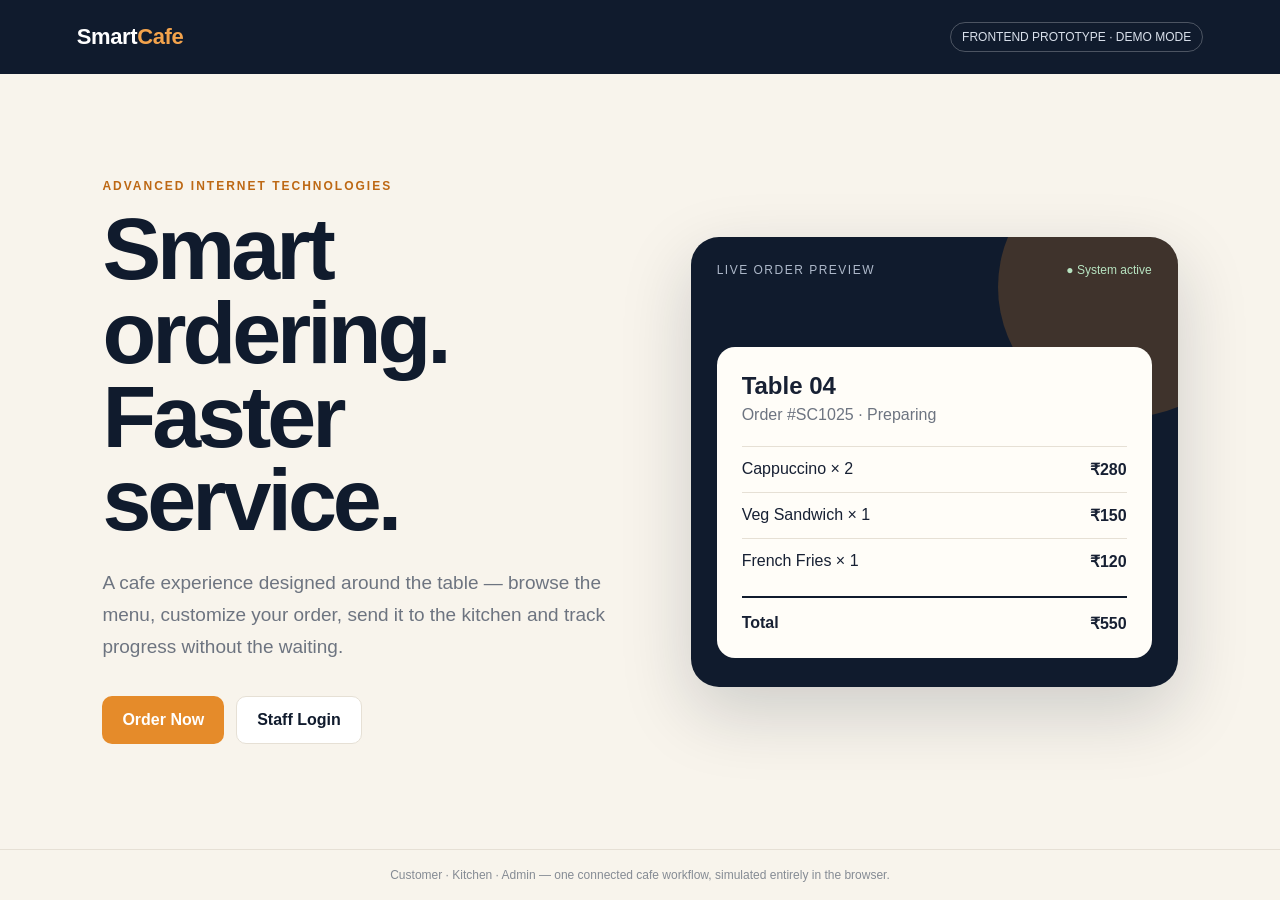
==== index.html @ 5c17e44a "Initialize SmartCafe frontend landing page" ====
<!DOCTYPE html>
<html lang="en">
<head>
    <meta charset="UTF-8">
    <meta name="viewport" content="width=device-width, initial-scale=1.0">
    <meta name="description" content="SmartCafe frontend prototype — smart ordering, faster service, better cafe management.">
    <title>SmartCafe — Smart Cafe Management System</title>
    <link rel="stylesheet" href="Smart%20Cafe%20Management%20System/customer/css/style.css">
    <style>
        :root {
            --navy: #101b2d;
            --navy-soft: #1b2940;
            --cream: #f8f4ec;
            --paper: #fffdf8;
            --amber: #e58b2a;
            --amber-dark: #bd6814;
            --ink: #172033;
            --muted: #6d7480;
            --line: #e6e0d5;
        }
        * { box-sizing: border-box; }
        body { margin: 0; font-family: Arial, Helvetica, sans-serif; color: var(--ink); background: var(--cream); }
        a { color: inherit; text-decoration: none; }
        button, input { font: inherit; }
        .landing { min-height: 100vh; display: flex; flex-direction: column; }
        .landing-header { display: flex; justify-content: space-between; align-items: center; padding: 22px 6%; background: var(--navy); color: white; }
        .brand { font-weight: 800; font-size: 22px; letter-spacing: -.4px; }
        .brand span { color: #f3a34c; }
        .demo-badge { font-size: 12px; border: 1px solid rgba(255,255,255,.25); border-radius: 999px; padding: 7px 11px; color: #d9e0eb; }
        .hero { flex: 1; display: grid; grid-template-columns: 1.05fr .95fr; gap: 50px; align-items: center; padding: 70px 8%; max-width: 1400px; width: 100%; margin: auto; }
        .eyebrow { color: var(--amber-dark); font-size: 12px; font-weight: 800; letter-spacing: 2px; text-transform: uppercase; margin: 0 0 14px; }
        h1 { font-size: clamp(48px, 7vw, 88px); line-height: .95; letter-spacing: -4px; margin: 0 0 25px; color: var(--navy); }
        .hero-copy { max-width: 590px; font-size: 19px; line-height: 1.7; color: var(--muted); margin-bottom: 32px; }
        .actions { display: flex; gap: 12px; flex-wrap: wrap; }
        .btn { border: 0; border-radius: 10px; padding: 14px 20px; font-weight: 800; cursor: pointer; transition: transform .15s, box-shadow .15s; }
        .btn:hover { transform: translateY(-2px); box-shadow: 0 8px 22px rgba(16,27,45,.14); }
        .btn-primary { background: var(--amber); color: white; }
        .btn-secondary { background: white; color: var(--navy); border: 1px solid var(--line); }
        .visual { background: var(--navy); border-radius: 28px; min-height: 450px; padding: 26px; color: white; position: relative; overflow: hidden; box-shadow: 0 25px 70px rgba(16,27,45,.18); }
        .visual::before { content: ""; position: absolute; width: 260px; height: 260px; border-radius: 50%; background: rgba(229,139,42,.22); right: -80px; top: -80px; }
        .visual-top { display: flex; justify-content: space-between; align-items: center; position: relative; z-index: 1; }
        .visual-label { font-size: 12px; letter-spacing: 1.5px; text-transform: uppercase; color: #aeb9ca; }
        .live { color: #b7e3c0; font-size: 12px; }
        .order-preview { background: var(--paper); color: var(--ink); border-radius: 18px; margin-top: 70px; padding: 25px; position: relative; z-index: 1; }
        .order-preview h2 { margin: 0 0 6px; font-size: 24px; }
        .order-preview p { color: var(--muted); margin: 0 0 22px; }
        .preview-row { display: flex; justify-content: space-between; padding: 13px 0; border-top: 1px solid var(--line); }
        .preview-total { display: flex; justify-content: space-between; font-weight: 800; margin-top: 12px; padding-top: 16px; border-top: 2px solid var(--navy); }
        .footer-note { text-align: center; padding: 18px; color: #858b94; font-size: 12px; border-top: 1px solid var(--line); }
        .modal { position: fixed; inset: 0; background: rgba(7,14,25,.68); display: none; align-items: center; justify-content: center; padding: 20px; z-index: 20; }
        .modal.open { display: flex; }
        .login-box { width: min(470px, 100%); background: white; border-radius: 20px; padding: 30px; box-shadow: 0 25px 80px rgba(0,0,0,.25); }
        .login-box h2 { margin: 0 0 7px; font-size: 30px; }
        .login-box > p { color: var(--muted); margin: 0 0 24px; }
        .roles { display: grid; grid-template-columns: repeat(3,1fr); gap: 8px; margin-bottom: 18px; }
        .role { border: 1px solid var(--line); background: #fff; border-radius: 10px; padding: 12px 7px; cursor: pointer; font-size: 12px; font-weight: 700; }
        .role.active { border-color: var(--amber); background: #fff7ec; color: var(--amber-dark); }
        .field { margin-bottom: 13px; }
        .field label { display: block; font-size: 12px; font-weight: 800; margin-bottom: 6px; }
        .field input { width: 100%; padding: 13px; border: 1px solid var(--line); border-radius: 9px; outline: none; }
        .field input:focus { border-color: var(--amber); }
        .login-actions { display: flex; gap: 10px; margin-top: 20px; }
        .login-actions .btn { flex: 1; }
        .hint { margin-top: 16px; padding: 12px; border-radius: 10px; background: #f5f6f8; color: var(--muted); font-size: 12px; line-height: 1.5; }
        @media (max-width: 850px) { .hero { grid-template-columns: 1fr; padding: 48px 6%; } .visual { min-height: 360px; } h1 { letter-spacing: -2px; } }
        @media (max-width: 520px) { .landing-header { padding: 18px 5%; } .demo-badge { display: none; } .roles { grid-template-columns: 1fr; } .login-actions { flex-direction: column; } }
    </style>
</head>
<body>
<div class="landing">
    <header class="landing-header">
        <div class="brand">Smart<span>Cafe</span></div>
        <div class="demo-badge">FRONTEND PROTOTYPE · DEMO MODE</div>
    </header>

    <main class="hero">
        <section>
            <p class="eyebrow">Advanced Internet Technologies</p>
            <h1>Smart ordering.<br>Faster service.</h1>
            <p class="hero-copy">A cafe experience designed around the table — browse the menu, customize your order, send it to the kitchen and track progress without the waiting.</p>
            <div class="actions">
                <button class="btn btn-primary" onclick="continueAsCustomer()">Order Now</button>
                <button class="btn btn-secondary" onclick="openLogin()">Staff Login</button>
            </div>
        </section>

        <aside class="visual" aria-label="SmartCafe order preview">
            <div class="visual-top">
                <span class="visual-label">Live order preview</span>
                <span class="live">● System active</span>
            </div>
            <div class="order-preview">
                <h2>Table 04</h2>
                <p>Order #SC1025 · Preparing</p>
                <div class="preview-row"><span>Cappuccino × 2</span><strong>₹280</strong></div>
                <div class="preview-row"><span>Veg Sandwich × 1</span><strong>₹150</strong></div>
                <div class="preview-row"><span>French Fries × 1</span><strong>₹120</strong></div>
                <div class="preview-total"><span>Total</span><span>₹550</span></div>
            </div>
        </aside>
    </main>

    <div class="footer-note">Customer · Kitchen · Admin — one connected cafe workflow, simulated entirely in the browser.</div>
</div>

<div class="modal" id="loginModal" aria-hidden="true">
    <div class="login-box" role="dialog" aria-modal="true" aria-labelledby="loginTitle">
        <h2 id="loginTitle">Staff access</h2>
        <p>Choose a demo role to continue.</p>
        <div class="roles">
            <button class="role" data-role="kitchen" onclick="selectRole('kitchen')">Kitchen Staff</button>
            <button class="role" data-role="admin" onclick="selectRole('admin')">Admin / Owner</button>
            <button class="role" data-role="customer" onclick="selectRole('customer')">Customer</button>
        </div>
        <div class="field">
            <label for="email">Email</label>
            <input id="email" type="email" autocomplete="email" placeholder="demo@smartcafe.com">
        </div>
        <div class="field">
            <label for="password">Password</label>
            <input id="password" type="password" placeholder="1234">
        </div>
        <div class="login-actions">
            <button class="btn btn-secondary" onclick="closeLogin()">Cancel</button>
            <button class="btn btn-primary" onclick="login()">Continue</button>
        </div>
        <div class="hint">Demo credentials: customer@smartcafe.com, kitchen@smartcafe.com, or admin@smartcafe.com — password <strong>1234</strong>.</div>
    </div>
</div>

<script>
    const roles = {
        customer: { email: 'customer@smartcafe.com', path: 'Smart Cafe Management System/customer/index.html' },
        kitchen: { email: 'kitchen@smartcafe.com', path: 'Smart Cafe Management System/kitchen.html' },
        admin: { email: 'admin@smartcafe.com', path: 'Smart Cafe Management System/admin/index.html' }
    };
    let selectedRole = 'customer';

    function continueAsCustomer() {
        localStorage.setItem('smartCafeRole', 'customer');
        localStorage.setItem('smartCafeTable', localStorage.getItem('smartCafeTable') || '04');
        window.location.href = roles.customer.path + '?table=' + encodeURIComponent(localStorage.getItem('smartCafeTable'));
    }

    function openLogin() {
        document.getElementById('loginModal').classList.add('open');
        document.getElementById('loginModal').setAttribute('aria-hidden', 'false');
        selectRole('kitchen');
    }

    function closeLogin() {
        document.getElementById('loginModal').classList.remove('open');
        document.getElementById('loginModal').setAttribute('aria-hidden', 'true');
    }

    function selectRole(role) {
        selectedRole = role;
        document.querySelectorAll('.role').forEach(button => button.classList.toggle('active', button.dataset.role === role));
        document.getElementById('email').value = roles[role].email;
        document.getElementById('password').value = '1234';
    }

    function login() {
        const email = document.getElementById('email').value.trim().toLowerCase();
        const password = document.getElementById('password').value;
        if (email !== roles[selectedRole].email || password !== '1234') {
            alert('Demo login failed. Please use the credentials shown below the form.');
            return;
        }
        localStorage.setItem('smartCafeRole', selectedRole);
        window.location.href = roles[selectedRole].path;
    }

    document.getElementById('loginModal').addEventListener('click', event => {
        if (event.target.id === 'loginModal') closeLogin();
    });
</script>
</body>
</html>
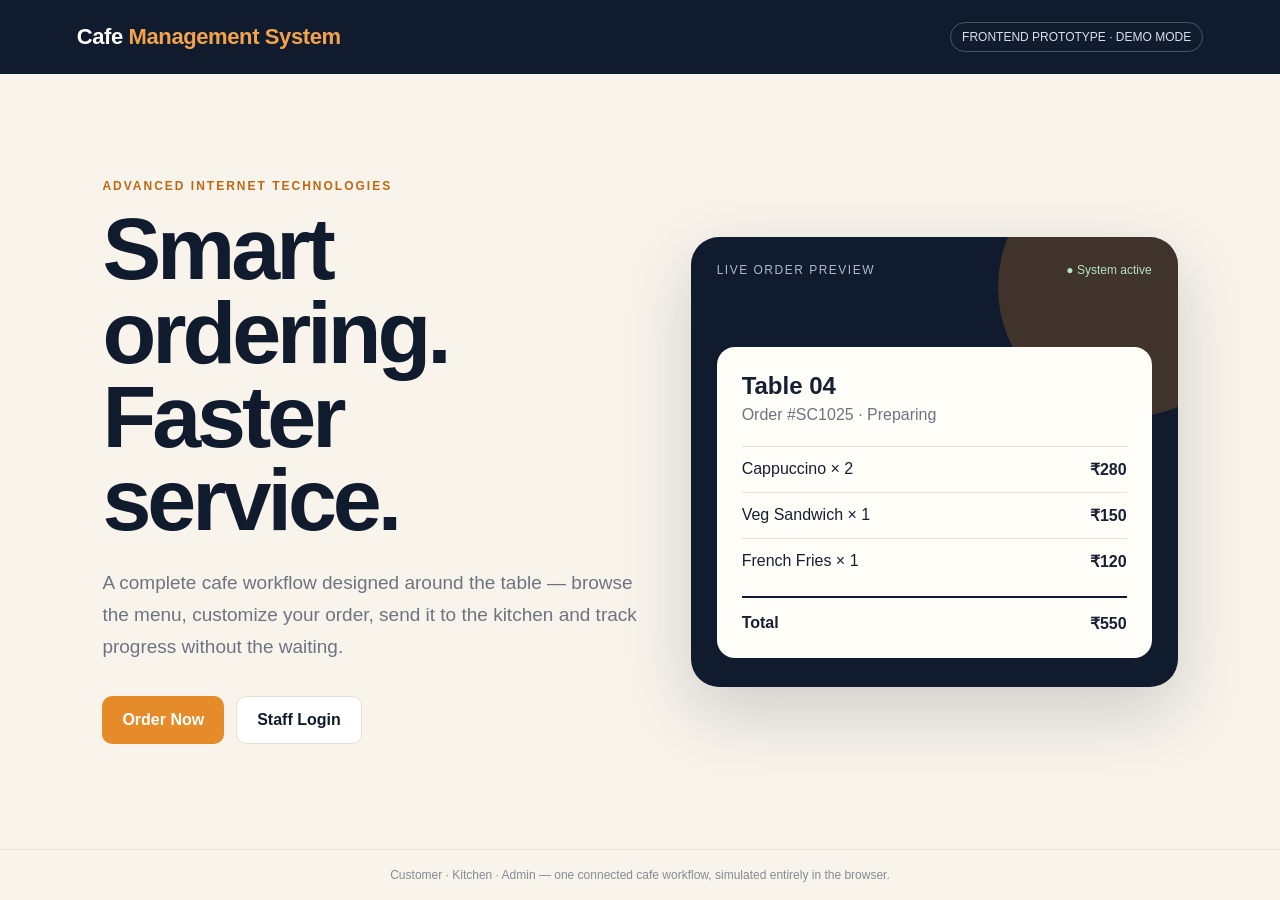
==== commit 44e0552f: "Rename published site branding to Cafe Management System" ====
--- a/index.html
+++ b/index.html
@@ -3,177 +3,78 @@
 <head>
     <meta charset="UTF-8">
     <meta name="viewport" content="width=device-width, initial-scale=1.0">
-    <meta name="description" content="SmartCafe frontend prototype — smart ordering, faster service, better cafe management.">
-    <title>SmartCafe — Smart Cafe Management System</title>
+    <meta name="description" content="Cafe Management System — a frontend prototype for smart ordering, kitchen operations and cafe administration.">
+    <title>Cafe Management System</title>
     <link rel="stylesheet" href="Smart%20Cafe%20Management%20System/customer/css/style.css">
     <style>
-        :root {
-            --navy: #101b2d;
-            --navy-soft: #1b2940;
-            --cream: #f8f4ec;
-            --paper: #fffdf8;
-            --amber: #e58b2a;
-            --amber-dark: #bd6814;
-            --ink: #172033;
-            --muted: #6d7480;
-            --line: #e6e0d5;
-        }
-        * { box-sizing: border-box; }
-        body { margin: 0; font-family: Arial, Helvetica, sans-serif; color: var(--ink); background: var(--cream); }
-        a { color: inherit; text-decoration: none; }
-        button, input { font: inherit; }
-        .landing { min-height: 100vh; display: flex; flex-direction: column; }
-        .landing-header { display: flex; justify-content: space-between; align-items: center; padding: 22px 6%; background: var(--navy); color: white; }
-        .brand { font-weight: 800; font-size: 22px; letter-spacing: -.4px; }
-        .brand span { color: #f3a34c; }
-        .demo-badge { font-size: 12px; border: 1px solid rgba(255,255,255,.25); border-radius: 999px; padding: 7px 11px; color: #d9e0eb; }
-        .hero { flex: 1; display: grid; grid-template-columns: 1.05fr .95fr; gap: 50px; align-items: center; padding: 70px 8%; max-width: 1400px; width: 100%; margin: auto; }
-        .eyebrow { color: var(--amber-dark); font-size: 12px; font-weight: 800; letter-spacing: 2px; text-transform: uppercase; margin: 0 0 14px; }
-        h1 { font-size: clamp(48px, 7vw, 88px); line-height: .95; letter-spacing: -4px; margin: 0 0 25px; color: var(--navy); }
-        .hero-copy { max-width: 590px; font-size: 19px; line-height: 1.7; color: var(--muted); margin-bottom: 32px; }
-        .actions { display: flex; gap: 12px; flex-wrap: wrap; }
-        .btn { border: 0; border-radius: 10px; padding: 14px 20px; font-weight: 800; cursor: pointer; transition: transform .15s, box-shadow .15s; }
-        .btn:hover { transform: translateY(-2px); box-shadow: 0 8px 22px rgba(16,27,45,.14); }
-        .btn-primary { background: var(--amber); color: white; }
-        .btn-secondary { background: white; color: var(--navy); border: 1px solid var(--line); }
-        .visual { background: var(--navy); border-radius: 28px; min-height: 450px; padding: 26px; color: white; position: relative; overflow: hidden; box-shadow: 0 25px 70px rgba(16,27,45,.18); }
-        .visual::before { content: ""; position: absolute; width: 260px; height: 260px; border-radius: 50%; background: rgba(229,139,42,.22); right: -80px; top: -80px; }
-        .visual-top { display: flex; justify-content: space-between; align-items: center; position: relative; z-index: 1; }
-        .visual-label { font-size: 12px; letter-spacing: 1.5px; text-transform: uppercase; color: #aeb9ca; }
-        .live { color: #b7e3c0; font-size: 12px; }
-        .order-preview { background: var(--paper); color: var(--ink); border-radius: 18px; margin-top: 70px; padding: 25px; position: relative; z-index: 1; }
-        .order-preview h2 { margin: 0 0 6px; font-size: 24px; }
-        .order-preview p { color: var(--muted); margin: 0 0 22px; }
-        .preview-row { display: flex; justify-content: space-between; padding: 13px 0; border-top: 1px solid var(--line); }
-        .preview-total { display: flex; justify-content: space-between; font-weight: 800; margin-top: 12px; padding-top: 16px; border-top: 2px solid var(--navy); }
-        .footer-note { text-align: center; padding: 18px; color: #858b94; font-size: 12px; border-top: 1px solid var(--line); }
-        .modal { position: fixed; inset: 0; background: rgba(7,14,25,.68); display: none; align-items: center; justify-content: center; padding: 20px; z-index: 20; }
-        .modal.open { display: flex; }
-        .login-box { width: min(470px, 100%); background: white; border-radius: 20px; padding: 30px; box-shadow: 0 25px 80px rgba(0,0,0,.25); }
-        .login-box h2 { margin: 0 0 7px; font-size: 30px; }
-        .login-box > p { color: var(--muted); margin: 0 0 24px; }
-        .roles { display: grid; grid-template-columns: repeat(3,1fr); gap: 8px; margin-bottom: 18px; }
-        .role { border: 1px solid var(--line); background: #fff; border-radius: 10px; padding: 12px 7px; cursor: pointer; font-size: 12px; font-weight: 700; }
-        .role.active { border-color: var(--amber); background: #fff7ec; color: var(--amber-dark); }
-        .field { margin-bottom: 13px; }
-        .field label { display: block; font-size: 12px; font-weight: 800; margin-bottom: 6px; }
-        .field input { width: 100%; padding: 13px; border: 1px solid var(--line); border-radius: 9px; outline: none; }
-        .field input:focus { border-color: var(--amber); }
-        .login-actions { display: flex; gap: 10px; margin-top: 20px; }
-        .login-actions .btn { flex: 1; }
-        .hint { margin-top: 16px; padding: 12px; border-radius: 10px; background: #f5f6f8; color: var(--muted); font-size: 12px; line-height: 1.5; }
-        @media (max-width: 850px) { .hero { grid-template-columns: 1fr; padding: 48px 6%; } .visual { min-height: 360px; } h1 { letter-spacing: -2px; } }
-        @media (max-width: 520px) { .landing-header { padding: 18px 5%; } .demo-badge { display: none; } .roles { grid-template-columns: 1fr; } .login-actions { flex-direction: column; } }
+        :root { --navy:#101b2d; --navy-soft:#1b2940; --cream:#f8f4ec; --paper:#fffdf8; --amber:#e58b2a; --amber-dark:#bd6814; --ink:#172033; --muted:#6d7480; --line:#e6e0d5; }
+        * { box-sizing:border-box; }
+        body { margin:0; font-family:Arial,Helvetica,sans-serif; color:var(--ink); background:var(--cream); }
+        a { color:inherit; text-decoration:none; } button,input { font:inherit; }
+        .landing { min-height:100vh; display:flex; flex-direction:column; }
+        .landing-header { display:flex; justify-content:space-between; align-items:center; padding:22px 6%; background:var(--navy); color:white; }
+        .brand { font-weight:800; font-size:22px; letter-spacing:-.4px; } .brand span { color:#f3a34c; }
+        .demo-badge { font-size:12px; border:1px solid rgba(255,255,255,.25); border-radius:999px; padding:7px 11px; color:#d9e0eb; }
+        .hero { flex:1; display:grid; grid-template-columns:1.05fr .95fr; gap:50px; align-items:center; padding:70px 8%; max-width:1400px; width:100%; margin:auto; }
+        .eyebrow { color:var(--amber-dark); font-size:12px; font-weight:800; letter-spacing:2px; text-transform:uppercase; margin:0 0 14px; }
+        h1 { font-size:clamp(48px,7vw,88px); line-height:.95; letter-spacing:-4px; margin:0 0 25px; color:var(--navy); }
+        .hero-copy { max-width:590px; font-size:19px; line-height:1.7; color:var(--muted); margin-bottom:32px; }
+        .actions { display:flex; gap:12px; flex-wrap:wrap; } .btn { border:0; border-radius:10px; padding:14px 20px; font-weight:800; cursor:pointer; transition:transform .15s,box-shadow .15s; }
+        .btn:hover { transform:translateY(-2px); box-shadow:0 8px 22px rgba(16,27,45,.14); } .btn-primary { background:var(--amber); color:white; } .btn-secondary { background:white; color:var(--navy); border:1px solid var(--line); }
+        .visual { background:var(--navy); border-radius:28px; min-height:450px; padding:26px; color:white; position:relative; overflow:hidden; box-shadow:0 25px 70px rgba(16,27,45,.18); }
+        .visual::before { content:""; position:absolute; width:260px; height:260px; border-radius:50%; background:rgba(229,139,42,.22); right:-80px; top:-80px; }
+        .visual-top { display:flex; justify-content:space-between; align-items:center; position:relative; z-index:1; } .visual-label { font-size:12px; letter-spacing:1.5px; text-transform:uppercase; color:#aeb9ca; } .live { color:#b7e3c0; font-size:12px; }
+        .order-preview { background:var(--paper); color:var(--ink); border-radius:18px; margin-top:70px; padding:25px; position:relative; z-index:1; } .order-preview h2 { margin:0 0 6px; font-size:24px; } .order-preview p { color:var(--muted); margin:0 0 22px; }
+        .preview-row { display:flex; justify-content:space-between; padding:13px 0; border-top:1px solid var(--line); } .preview-total { display:flex; justify-content:space-between; font-weight:800; margin-top:12px; padding-top:16px; border-top:2px solid var(--navy); }
+        .footer-note { text-align:center; padding:18px; color:#858b94; font-size:12px; border-top:1px solid var(--line); }
+        .modal { position:fixed; inset:0; background:rgba(7,14,25,.68); display:none; align-items:center; justify-content:center; padding:20px; z-index:20; } .modal.open { display:flex; }
+        .login-box { width:min(470px,100%); background:white; border-radius:20px; padding:30px; box-shadow:0 25px 80px rgba(0,0,0,.25); } .login-box h2 { margin:0 0 7px; font-size:30px; } .login-box>p { color:var(--muted); margin:0 0 24px; }
+        .roles { display:grid; grid-template-columns:repeat(3,1fr); gap:8px; margin-bottom:18px; } .role { border:1px solid var(--line); background:#fff; border-radius:10px; padding:12px 7px; cursor:pointer; font-size:12px; font-weight:700; } .role.active { border-color:var(--amber); background:#fff7ec; color:var(--amber-dark); }
+        .field { margin-bottom:13px; } .field label { display:block; font-size:12px; font-weight:800; margin-bottom:6px; } .field input { width:100%; padding:13px; border:1px solid var(--line); border-radius:9px; outline:none; } .field input:focus { border-color:var(--amber); }
+        .login-actions { display:flex; gap:10px; margin-top:20px; } .login-actions .btn { flex:1; } .hint { margin-top:16px; padding:12px; border-radius:10px; background:#f5f6f8; color:var(--muted); font-size:12px; line-height:1.5; }
+        @media (max-width:850px) { .hero { grid-template-columns:1fr; padding:48px 6%; } .visual { min-height:360px; } h1 { letter-spacing:-2px; } }
+        @media (max-width:520px) { .landing-header { padding:18px 5%; } .demo-badge { display:none; } .roles { grid-template-columns:1fr; } .login-actions { flex-direction:column; } }
     </style>
 </head>
 <body>
 <div class="landing">
     <header class="landing-header">
-        <div class="brand">Smart<span>Cafe</span></div>
+        <div class="brand">Cafe <span>Management System</span></div>
         <div class="demo-badge">FRONTEND PROTOTYPE · DEMO MODE</div>
     </header>
-
     <main class="hero">
         <section>
             <p class="eyebrow">Advanced Internet Technologies</p>
             <h1>Smart ordering.<br>Faster service.</h1>
-            <p class="hero-copy">A cafe experience designed around the table — browse the menu, customize your order, send it to the kitchen and track progress without the waiting.</p>
-            <div class="actions">
-                <button class="btn btn-primary" onclick="continueAsCustomer()">Order Now</button>
-                <button class="btn btn-secondary" onclick="openLogin()">Staff Login</button>
-            </div>
+            <p class="hero-copy">A complete cafe workflow designed around the table — browse the menu, customize your order, send it to the kitchen and track progress without the waiting.</p>
+            <div class="actions"><button class="btn btn-primary" onclick="continueAsCustomer()">Order Now</button><button class="btn btn-secondary" onclick="openLogin()">Staff Login</button></div>
         </section>
-
-        <aside class="visual" aria-label="SmartCafe order preview">
-            <div class="visual-top">
-                <span class="visual-label">Live order preview</span>
-                <span class="live">● System active</span>
-            </div>
-            <div class="order-preview">
-                <h2>Table 04</h2>
-                <p>Order #SC1025 · Preparing</p>
-                <div class="preview-row"><span>Cappuccino × 2</span><strong>₹280</strong></div>
-                <div class="preview-row"><span>Veg Sandwich × 1</span><strong>₹150</strong></div>
-                <div class="preview-row"><span>French Fries × 1</span><strong>₹120</strong></div>
-                <div class="preview-total"><span>Total</span><span>₹550</span></div>
-            </div>
+        <aside class="visual" aria-label="Cafe Management System order preview">
+            <div class="visual-top"><span class="visual-label">Live order preview</span><span class="live">● System active</span></div>
+            <div class="order-preview"><h2>Table 04</h2><p>Order #SC1025 · Preparing</p><div class="preview-row"><span>Cappuccino × 2</span><strong>₹280</strong></div><div class="preview-row"><span>Veg Sandwich × 1</span><strong>₹150</strong></div><div class="preview-row"><span>French Fries × 1</span><strong>₹120</strong></div><div class="preview-total"><span>Total</span><span>₹550</span></div></div>
         </aside>
     </main>
-
     <div class="footer-note">Customer · Kitchen · Admin — one connected cafe workflow, simulated entirely in the browser.</div>
 </div>
-
 <div class="modal" id="loginModal" aria-hidden="true">
     <div class="login-box" role="dialog" aria-modal="true" aria-labelledby="loginTitle">
-        <h2 id="loginTitle">Staff access</h2>
-        <p>Choose a demo role to continue.</p>
-        <div class="roles">
-            <button class="role" data-role="kitchen" onclick="selectRole('kitchen')">Kitchen Staff</button>
-            <button class="role" data-role="admin" onclick="selectRole('admin')">Admin / Owner</button>
-            <button class="role" data-role="customer" onclick="selectRole('customer')">Customer</button>
-        </div>
-        <div class="field">
-            <label for="email">Email</label>
-            <input id="email" type="email" autocomplete="email" placeholder="demo@smartcafe.com">
-        </div>
-        <div class="field">
-            <label for="password">Password</label>
-            <input id="password" type="password" placeholder="1234">
-        </div>
-        <div class="login-actions">
-            <button class="btn btn-secondary" onclick="closeLogin()">Cancel</button>
-            <button class="btn btn-primary" onclick="login()">Continue</button>
-        </div>
+        <h2 id="loginTitle">Staff access</h2><p>Choose a demo role to continue.</p>
+        <div class="roles"><button class="role" data-role="kitchen" onclick="selectRole('kitchen')">Kitchen Staff</button><button class="role" data-role="admin" onclick="selectRole('admin')">Admin / Owner</button><button class="role" data-role="customer" onclick="selectRole('customer')">Customer</button></div>
+        <div class="field"><label for="email">Email</label><input id="email" type="email" autocomplete="email" placeholder="demo@cafemanagement.com"></div>
+        <div class="field"><label for="password">Password</label><input id="password" type="password" placeholder="1234"></div>
+        <div class="login-actions"><button class="btn btn-secondary" onclick="closeLogin()">Cancel</button><button class="btn btn-primary" onclick="login()">Continue</button></div>
         <div class="hint">Demo credentials: customer@smartcafe.com, kitchen@smartcafe.com, or admin@smartcafe.com — password <strong>1234</strong>.</div>
     </div>
 </div>
-
 <script>
-    const roles = {
-        customer: { email: 'customer@smartcafe.com', path: 'Smart Cafe Management System/customer/index.html' },
-        kitchen: { email: 'kitchen@smartcafe.com', path: 'Smart Cafe Management System/kitchen.html' },
-        admin: { email: 'admin@smartcafe.com', path: 'Smart Cafe Management System/admin/index.html' }
-    };
-    let selectedRole = 'customer';
-
-    function continueAsCustomer() {
-        localStorage.setItem('smartCafeRole', 'customer');
-        localStorage.setItem('smartCafeTable', localStorage.getItem('smartCafeTable') || '04');
-        window.location.href = roles.customer.path + '?table=' + encodeURIComponent(localStorage.getItem('smartCafeTable'));
-    }
-
-    function openLogin() {
-        document.getElementById('loginModal').classList.add('open');
-        document.getElementById('loginModal').setAttribute('aria-hidden', 'false');
-        selectRole('kitchen');
-    }
-
-    function closeLogin() {
-        document.getElementById('loginModal').classList.remove('open');
-        document.getElementById('loginModal').setAttribute('aria-hidden', 'true');
-    }
-
-    function selectRole(role) {
-        selectedRole = role;
-        document.querySelectorAll('.role').forEach(button => button.classList.toggle('active', button.dataset.role === role));
-        document.getElementById('email').value = roles[role].email;
-        document.getElementById('password').value = '1234';
-    }
-
-    function login() {
-        const email = document.getElementById('email').value.trim().toLowerCase();
-        const password = document.getElementById('password').value;
-        if (email !== roles[selectedRole].email || password !== '1234') {
-            alert('Demo login failed. Please use the credentials shown below the form.');
-            return;
-        }
-        localStorage.setItem('smartCafeRole', selectedRole);
-        window.location.href = roles[selectedRole].path;
-    }
-
-    document.getElementById('loginModal').addEventListener('click', event => {
-        if (event.target.id === 'loginModal') closeLogin();
-    });
+    const roles={customer:{email:'customer@smartcafe.com',path:'Smart Cafe Management System/customer/index.html'},kitchen:{email:'kitchen@smartcafe.com',path:'Smart Cafe Management System/kitchen.html'},admin:{email:'admin@smartcafe.com',path:'Smart Cafe Management System/admin/index.html'}};
+    let selectedRole='customer';
+    function continueAsCustomer(){localStorage.setItem('smartCafeRole','customer');localStorage.setItem('smartCafeTable',localStorage.getItem('smartCafeTable')||'04');window.location.href=roles.customer.path+'?table='+encodeURIComponent(localStorage.getItem('smartCafeTable'));}
+    function openLogin(){document.getElementById('loginModal').classList.add('open');document.getElementById('loginModal').setAttribute('aria-hidden','false');selectRole('kitchen');}
+    function closeLogin(){document.getElementById('loginModal').classList.remove('open');document.getElementById('loginModal').setAttribute('aria-hidden','true');}
+    function selectRole(role){selectedRole=role;document.querySelectorAll('.role').forEach(button=>button.classList.toggle('active',button.dataset.role===role));document.getElementById('email').value=roles[role].email;document.getElementById('password').value='1234';}
+    function login(){const email=document.getElementById('email').value.trim().toLowerCase();const password=document.getElementById('password').value;if(email!==roles[selectedRole].email||password!=='1234'){alert('Demo login failed. Please use the credentials shown below the form.');return;}localStorage.setItem('smartCafeRole',selectedRole);window.location.href=roles[selectedRole].path;}
+    document.getElementById('loginModal').addEventListener('click',event=>{if(event.target.id==='loginModal')closeLogin();});
 </script>
 </body>
 </html>
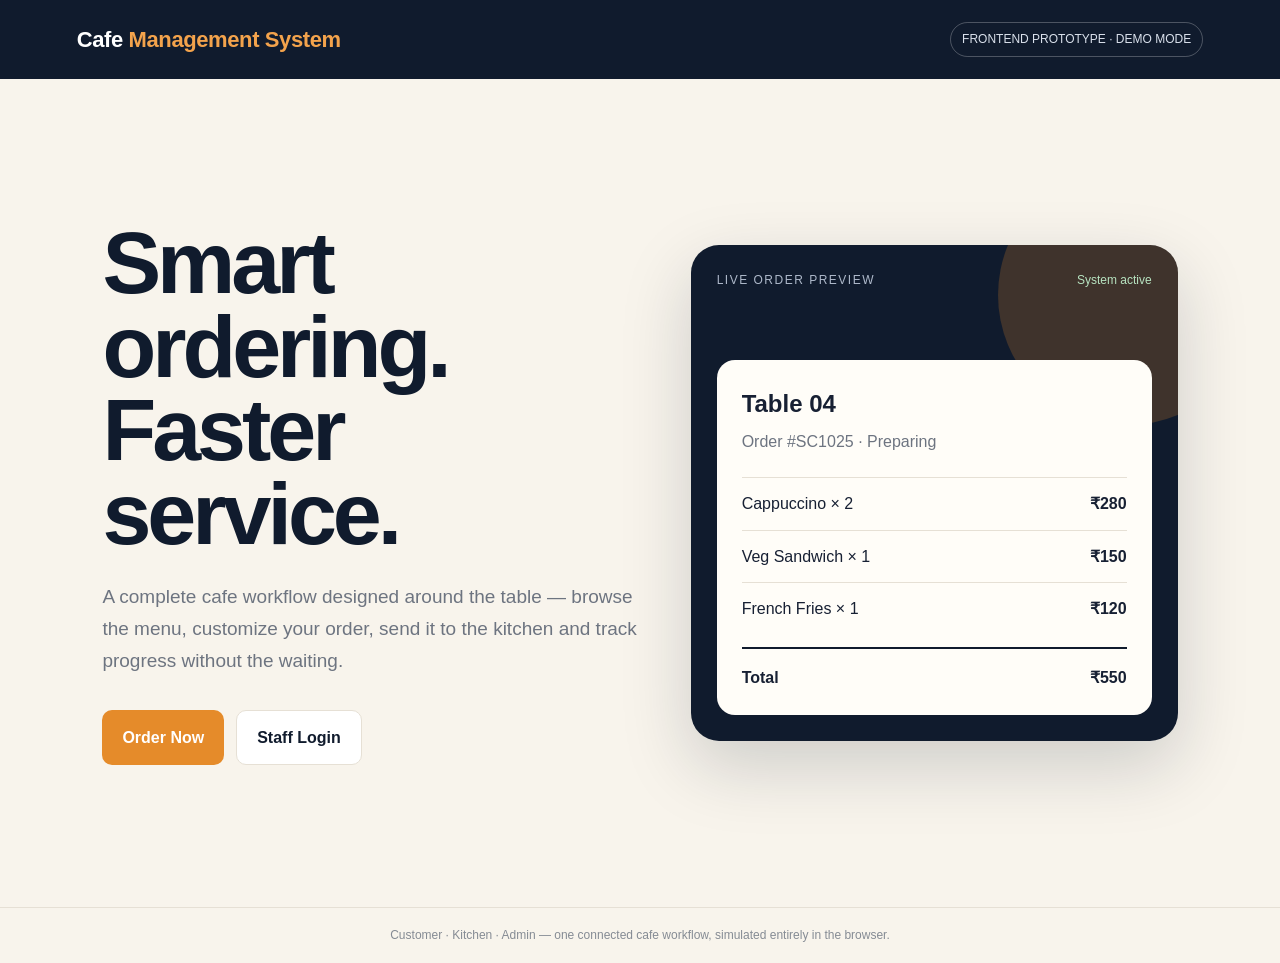
==== commit 20e741e6: "Remove Advanced Internet Technologies label from main page" ====
--- a/index.html
+++ b/index.html
@@ -44,13 +44,12 @@
     </header>
     <main class="hero">
         <section>
-            <p class="eyebrow">Advanced Internet Technologies</p>
             <h1>Smart ordering.<br>Faster service.</h1>
             <p class="hero-copy">A complete cafe workflow designed around the table — browse the menu, customize your order, send it to the kitchen and track progress without the waiting.</p>
             <div class="actions"><button class="btn btn-primary" onclick="continueAsCustomer()">Order Now</button><button class="btn btn-secondary" onclick="openLogin()">Staff Login</button></div>
         </section>
         <aside class="visual" aria-label="Cafe Management System order preview">
-            <div class="visual-top"><span class="visual-label">Live order preview</span><span class="live">● System active</span></div>
+            <div class="visual-top"><span class="visual-label">Live order preview</span><span class="live">System active</span></div>
             <div class="order-preview"><h2>Table 04</h2><p>Order #SC1025 · Preparing</p><div class="preview-row"><span>Cappuccino × 2</span><strong>₹280</strong></div><div class="preview-row"><span>Veg Sandwich × 1</span><strong>₹150</strong></div><div class="preview-row"><span>French Fries × 1</span><strong>₹120</strong></div><div class="preview-total"><span>Total</span><span>₹550</span></div></div>
         </aside>
     </main>
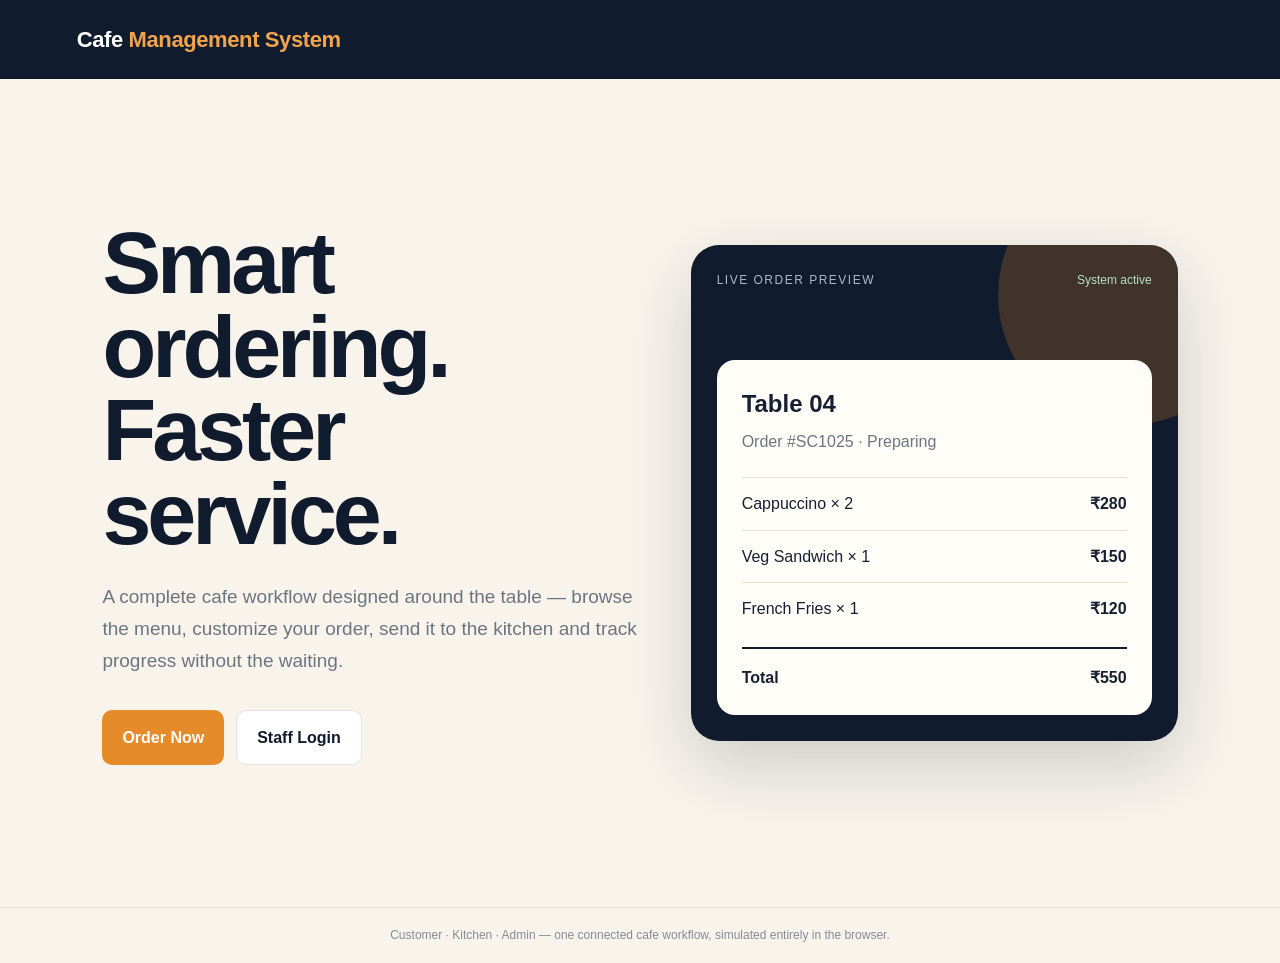
==== commit 18ff9df5: "Remove frontend prototype demo badge" ====
--- a/index.html
+++ b/index.html
@@ -14,7 +14,6 @@
         .landing { min-height:100vh; display:flex; flex-direction:column; }
         .landing-header { display:flex; justify-content:space-between; align-items:center; padding:22px 6%; background:var(--navy); color:white; }
         .brand { font-weight:800; font-size:22px; letter-spacing:-.4px; } .brand span { color:#f3a34c; }
-        .demo-badge { font-size:12px; border:1px solid rgba(255,255,255,.25); border-radius:999px; padding:7px 11px; color:#d9e0eb; }
         .hero { flex:1; display:grid; grid-template-columns:1.05fr .95fr; gap:50px; align-items:center; padding:70px 8%; max-width:1400px; width:100%; margin:auto; }
         .eyebrow { color:var(--amber-dark); font-size:12px; font-weight:800; letter-spacing:2px; text-transform:uppercase; margin:0 0 14px; }
         h1 { font-size:clamp(48px,7vw,88px); line-height:.95; letter-spacing:-4px; margin:0 0 25px; color:var(--navy); }
@@ -33,14 +32,13 @@
         .field { margin-bottom:13px; } .field label { display:block; font-size:12px; font-weight:800; margin-bottom:6px; } .field input { width:100%; padding:13px; border:1px solid var(--line); border-radius:9px; outline:none; } .field input:focus { border-color:var(--amber); }
         .login-actions { display:flex; gap:10px; margin-top:20px; } .login-actions .btn { flex:1; } .hint { margin-top:16px; padding:12px; border-radius:10px; background:#f5f6f8; color:var(--muted); font-size:12px; line-height:1.5; }
         @media (max-width:850px) { .hero { grid-template-columns:1fr; padding:48px 6%; } .visual { min-height:360px; } h1 { letter-spacing:-2px; } }
-        @media (max-width:520px) { .landing-header { padding:18px 5%; } .demo-badge { display:none; } .roles { grid-template-columns:1fr; } .login-actions { flex-direction:column; } }
+        @media (max-width:520px) { .landing-header { padding:18px 5%; } .roles { grid-template-columns:1fr; } .login-actions { flex-direction:column; } }
     </style>
 </head>
 <body>
 <div class="landing">
     <header class="landing-header">
         <div class="brand">Cafe <span>Management System</span></div>
-        <div class="demo-badge">FRONTEND PROTOTYPE · DEMO MODE</div>
     </header>
     <main class="hero">
         <section>
